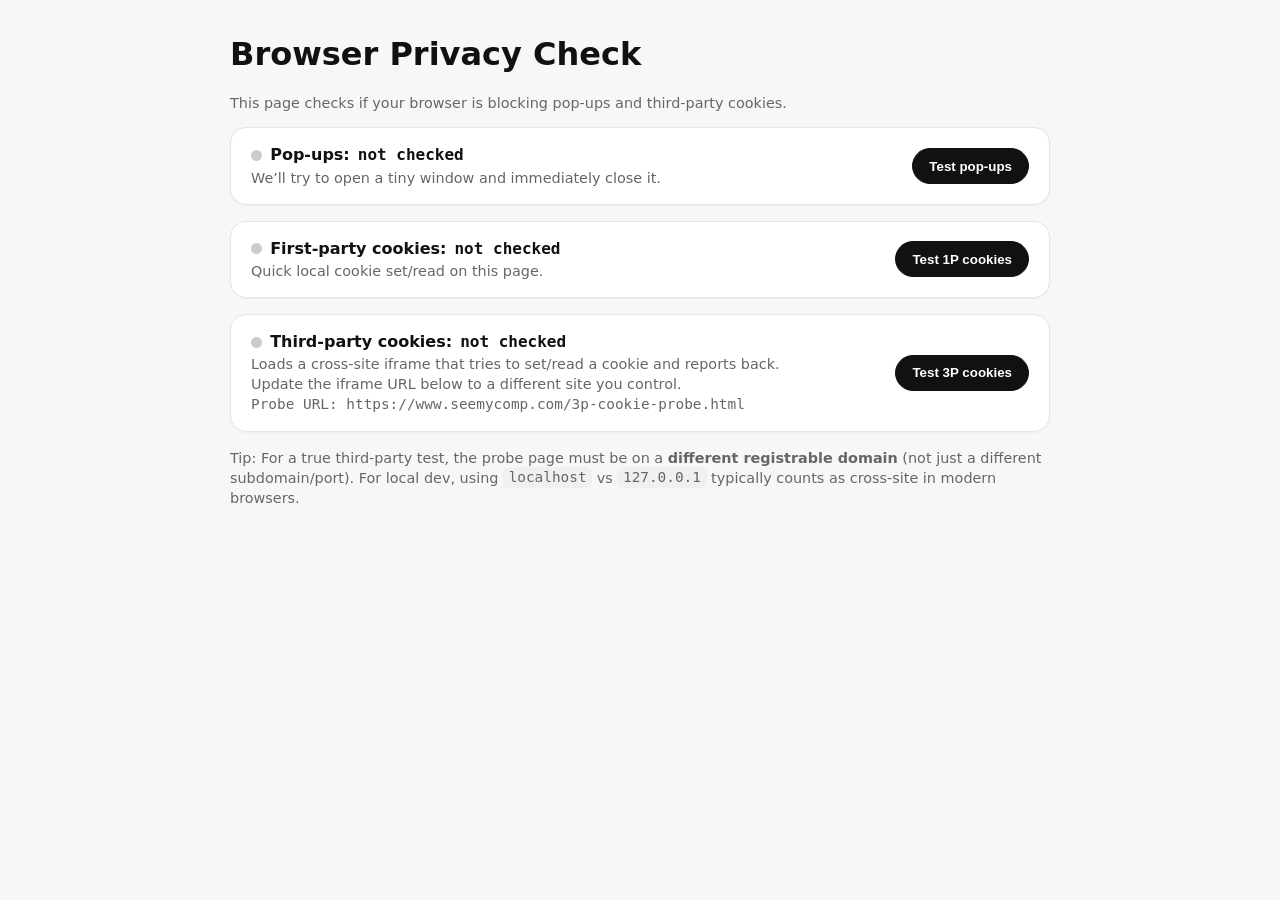
==== index.html @ ee16e8ec "created index page linked 3rd party file" ====
<!doctype html>
<html lang="en">
<head>
  <meta charset="utf-8" />
  <title>Browser Privacy Check</title>
  <meta name="viewport" content="width=device-width, initial-scale=1" />
  <style>
    :root{--ok:#1a7f37;--bad:#b3261e;--warn:#b26b00;--muted:#666}
    body{font-family:system-ui,-apple-system,Segoe UI,Roboto,Arial,sans-serif;line-height:1.4;margin:0;padding:2rem;background:#f7f7f8;color:#111}
    .wrap{max-width:820px;margin:0 auto}
    h1{margin:0 0 1rem}
    p{color:#333}
    .card{background:#fff;border:1px solid #e6e6e9;border-radius:16px;padding:1rem 1.25rem;margin:0 0 1rem;box-shadow:0 1px 2px rgba(0,0,0,.04)}
    .row{display:flex;gap:.75rem;align-items:center;justify-content:space-between;flex-wrap:wrap}
    .btn{appearance:none;border:1px solid #111;border-radius:999px;padding:.6rem 1rem;background:#111;color:#fff;font-weight:600;cursor:pointer}
    .btn:disabled{opacity:.6;cursor:not-allowed}
    .status{display:inline-flex;align-items:center;gap:.5rem;font-weight:600}
    .dot{width:.7rem;height:.7rem;border-radius:50%}
    .ok{color:var(--ok)} .ok .dot{background:var(--ok)}
    .bad{color:var(--bad)} .bad .dot{background:var(--bad)}
    .warn{color:var(--warn)} .warn .dot{background:var(--warn)}
    code{background:#f0f0f3;padding:.15rem .35rem;border-radius:6px}
    .small{color:var(--muted);font-size:.9rem}
    .mono{font-family:ui-monospace,SFMono-Regular,Menlo,Consolas,monospace}
  </style>
</head>
<body>
  <div class="wrap">
    <h1>Browser Privacy Check</h1>
    <p class="small">This page checks if your browser is blocking pop-ups and third-party cookies.</p>

    <div class="card">
      <div class="row">
        <div>
          <div class="status" id="popupStatus"><span class="dot" style="background:#ccc"></span> Pop-ups: <span class="mono" id="popupText">not checked</span></div>
          <div class="small">We’ll try to open a tiny window and immediately close it.</div>
        </div>
        <button class="btn" id="btnPopup">Test pop-ups</button>
      </div>
    </div>

    <div class="card">
      <div class="row">
        <div>
          <div class="status" id="fpCookieStatus"><span class="dot" style="background:#ccc"></span> First-party cookies: <span class="mono" id="fpCookieText">not checked</span></div>
          <div class="small">Quick local cookie set/read on this page.</div>
        </div>
        <button class="btn" id="btnFP">Test 1P cookies</button>
      </div>
    </div>

    <div class="card">
      <div class="row">
        <div>
          <div class="status" id="tpCookieStatus"><span class="dot" style="background:#ccc"></span> Third-party cookies: <span class="mono" id="tpCookieText">not checked</span></div>
          <div class="small">
            Loads a cross-site iframe that tries to set/read a cookie and reports back.
            <br/>Update the iframe URL below to a different site you control.
          </div>
          <div class="small mono" id="probeUrlShown"></div>
        </div>
        <button class="btn" id="btnTP">Test 3P cookies</button>
      </div>
      <iframe id="probeFrame" title="3P Cookie Probe" style="display:none;width:0;height:0;border:0"></iframe>
    </div>

    <p class="small">
      Tip: For a true third-party test, the probe page must be on a <strong>different registrable domain</strong> (not just a different subdomain/port). For local dev, using
      <code>localhost</code> vs <code>127.0.0.1</code> typically counts as cross-site in modern browsers.
    </p>
  </div>

  <script>
    // 👉 EDIT THIS to point to your probe page hosted on a DIFFERENT site.
    const PROBE_URL = "https://www.seemycomp.com/3p-cookie-probe.html";

    const els = {
      btnPopup: document.getElementById('btnPopup'),
      btnFP: document.getElementById('btnFP'),
      btnTP: document.getElementById('btnTP'),
      popupStatus: document.getElementById('popupStatus'),
      popupText: document.getElementById('popupText'),
      fpCookieStatus: document.getElementById('fpCookieStatus'),
      fpCookieText: document.getElementById('fpCookieText'),
      tpCookieStatus: document.getElementById('tpCookieStatus'),
      tpCookieText: document.getElementById('tpCookieText'),
      probeFrame: document.getElementById('probeFrame'),
      probeUrlShown: document.getElementById('probeUrlShown')
    };
    els.probeUrlShown.textContent = `Probe URL: ${PROBE_URL}`;

    function setStatus(elStatus, elText, ok, labelIfOk, labelIfBad) {
      elStatus.classList.remove('ok','bad','warn');
      const dot = elStatus.querySelector('.dot');
      if (ok) {
        elStatus.classList.add('ok');
        elText.textContent = labelIfOk;
        dot.style.background = getComputedStyle(document.documentElement).getPropertyValue('--ok');
      } else {
        elStatus.classList.add('bad');
        elText.textContent = labelIfBad;
        dot.style.background = getComputedStyle(document.documentElement).getPropertyValue('--bad');
      }
    }

    // 1) Pop-up test
    els.btnPopup.addEventListener('click', () => {
      let win = null;
      try {
        // Smallest possible window; most blockers will prevent this when triggered by script.
        win = window.open('about:blank', '_blank', 'width=200,height=120,noopener,noreferrer');
      } catch (e) { /* ignored */ }

      const allowed = !!win && !win.closed;
      if (allowed) {
        try {
          win.document.write('<!doctype html><title>Pop-up test</title><p style="font:14px system-ui;margin:8px">Pop-up allowed ✅</p>');
          setTimeout(() => { try { win.close(); } catch(e){} }, 300);
        } catch (e) { /* ignored */ }
      }
      setStatus(els.popupStatus, els.popupText, allowed, 'allowed', 'blocked');
    });

    // 2) First-party cookie test
    els.btnFP.addEventListener('click', () => {
      const name = 'fp_cookie_test';
      const value = String(Date.now());
      try {
        document.cookie = `${name}=${value}; Max-Age=60; Path=/`;
        const has = document.cookie.includes(`${name}=${value}`);
        setStatus(els.fpCookieStatus, els.fpCookieText, has, 'working', 'blocked or disabled');
      } catch (e) {
        setStatus(els.fpCookieStatus, els.fpCookieText, false, 'working', 'blocked or disabled');
      }
    });

    // 3) Third-party cookie test (via cross-site iframe + postMessage)
    els.btnTP.addEventListener('click', () => {
      // Reset UI
      els.tpCookieStatus.classList.remove('ok','bad','warn');
      els.tpCookieText.textContent = 'checking...';
      els.tpCookieStatus.querySelector('.dot').style.background = '#bdbdbf';

      // Listen once for the probe result
      const timeout = setTimeout(() => {
        // If no response in time, assume blocked or frame failed to load cross-site.
        setStatus(els.tpCookieStatus, els.tpCookieText, false, 'allowed', 'no response (likely blocked)');
        window.removeEventListener('message', onMsg);
      }, 4000);

      function onMsg(ev) {
        // Expect { type: '3pc-result', allowed: boolean, detail?: string }
        if (!ev || !ev.data || ev.data.type !== '3pc-result') return;
        clearTimeout(timeout);
        window.removeEventListener('message', onMsg);
        const allowed = !!ev.data.allowed;
        setStatus(els.tpCookieStatus, els.tpCookieText, allowed, 'allowed', 'blocked');
      }

      window.addEventListener('message', onMsg);
      // Bust caches so the probe runs fresh each time:
      const src = PROBE_URL + (PROBE_URL.includes('?') ? '&' : '?') + 't=' + Date.now();
      els.probeFrame.src = src;
    });
  </script>
</body>
</html>
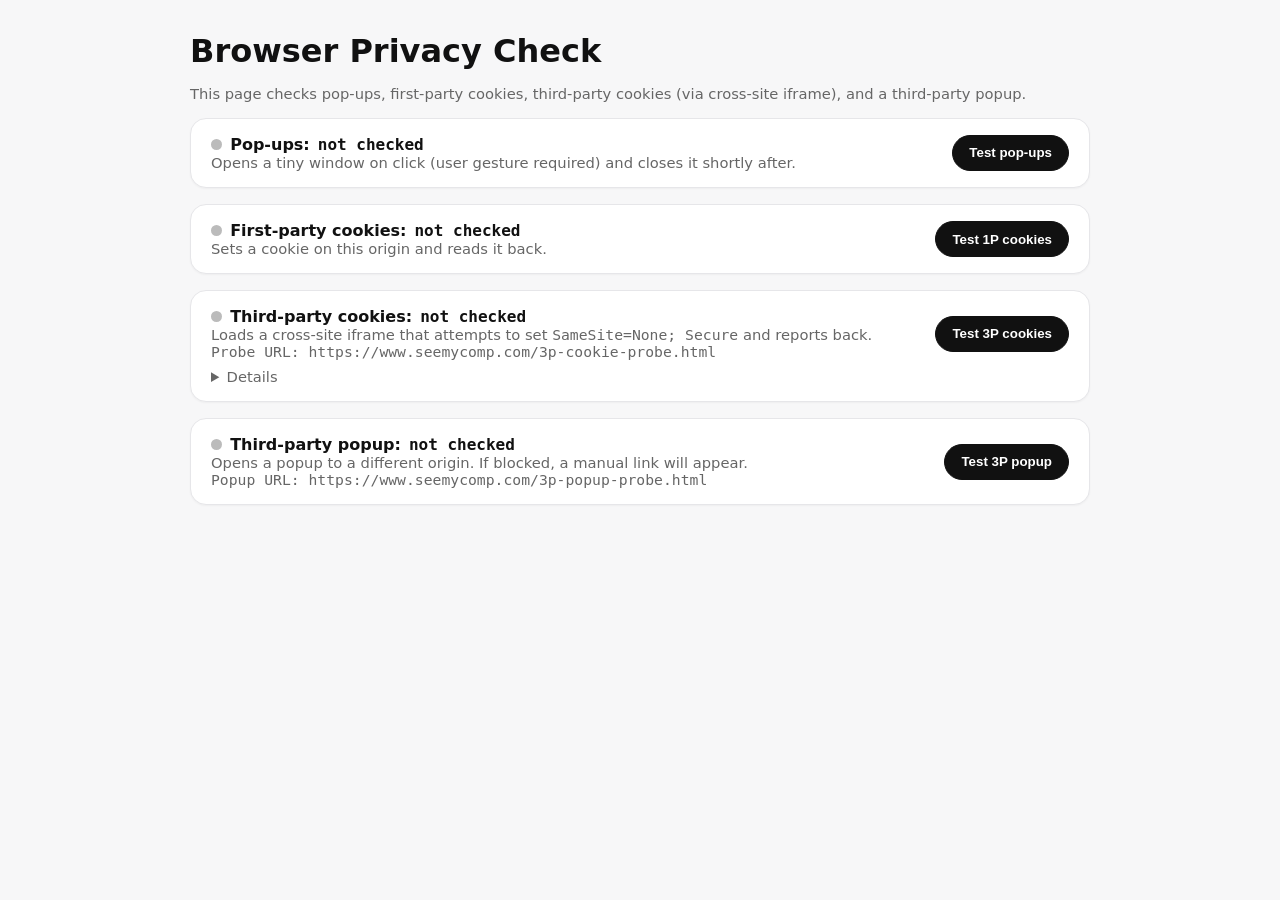
==== commit 6c4e2e41: "rework of process" ====
--- a/index.html
+++ b/index.html
@@ -1,167 +1,283 @@
 <!doctype html>
 <html lang="en">
 <head>
-  <meta charset="utf-8" />
-  <title>Browser Privacy Check</title>
-  <meta name="viewport" content="width=device-width, initial-scale=1" />
-  <style>
-    :root{--ok:#1a7f37;--bad:#b3261e;--warn:#b26b00;--muted:#666}
-    body{font-family:system-ui,-apple-system,Segoe UI,Roboto,Arial,sans-serif;line-height:1.4;margin:0;padding:2rem;background:#f7f7f8;color:#111}
-    .wrap{max-width:820px;margin:0 auto}
-    h1{margin:0 0 1rem}
-    p{color:#333}
-    .card{background:#fff;border:1px solid #e6e6e9;border-radius:16px;padding:1rem 1.25rem;margin:0 0 1rem;box-shadow:0 1px 2px rgba(0,0,0,.04)}
-    .row{display:flex;gap:.75rem;align-items:center;justify-content:space-between;flex-wrap:wrap}
-    .btn{appearance:none;border:1px solid #111;border-radius:999px;padding:.6rem 1rem;background:#111;color:#fff;font-weight:600;cursor:pointer}
-    .btn:disabled{opacity:.6;cursor:not-allowed}
-    .status{display:inline-flex;align-items:center;gap:.5rem;font-weight:600}
-    .dot{width:.7rem;height:.7rem;border-radius:50%}
-    .ok{color:var(--ok)} .ok .dot{background:var(--ok)}
-    .bad{color:var(--bad)} .bad .dot{background:var(--bad)}
-    .warn{color:var(--warn)} .warn .dot{background:var(--warn)}
-    code{background:#f0f0f3;padding:.15rem .35rem;border-radius:6px}
-    .small{color:var(--muted);font-size:.9rem}
-    .mono{font-family:ui-monospace,SFMono-Regular,Menlo,Consolas,monospace}
-  </style>
+<meta charset="utf-8" />
+<title>Browser Privacy Check</title>
+<meta name="viewport" content="width=device-width, initial-scale=1" />
+<style>
+:root{--ok:#1a7f37;--bad:#b3261e;--warn:#b26b00;--muted:#666}
+*{box-sizing:border-box}
+body{font-family:system-ui,-apple-system,Segoe UI,Roboto,Arial,sans-serif;margin:0;padding:2rem;background:#f7f7f8;color:#111}
+.wrap{max-width:900px;margin:0 auto}
+h1{margin:0 0 .5rem}
+.small{color:var(--muted);font-size:.92rem}
+.card{background:#fff;border:1px solid #e6e6e9;border-radius:16px;padding:1rem 1.25rem;margin:1rem 0;box-shadow:0 1px 2px rgba(0,0,0,.04)}
+.row{display:flex;gap:1rem;align-items:center;justify-content:space-between;flex-wrap:wrap}
+.btn{appearance:none;border:1px solid #111;border-radius:999px;padding:.6rem 1rem;background:#111;color:#fff;font-weight:600;cursor:pointer}
+.btn:disabled{opacity:.6;cursor:not-allowed}
+.status{display:inline-flex;align-items:center;gap:.5rem;font-weight:700}
+.dot{width:.7rem;height:.7rem;border-radius:50%;background:#bbb}
+.ok{color:var(--ok)} .ok .dot{background:var(--ok)}
+.bad{color:var(--bad)} .bad .dot{background:var(--bad)}
+.warn{color:var(--warn)}
+.mono{font-family:ui-monospace,SFMono-Regular,Menlo,Consolas,monospace}
+pre{background:#f0f0f3;padding:.75rem;border-radius:10px;white-space:pre-wrap;word-break:break-word;max-height:280px;overflow:auto}
+a{color:#0b57d0}
+</style>
 </head>
 <body>
-  <div class="wrap">
-    <h1>Browser Privacy Check</h1>
-    <p class="small">This page checks if your browser is blocking pop-ups and third-party cookies.</p>
-
-    <div class="card">
-      <div class="row">
-        <div>
-          <div class="status" id="popupStatus"><span class="dot" style="background:#ccc"></span> Pop-ups: <span class="mono" id="popupText">not checked</span></div>
-          <div class="small">We’ll try to open a tiny window and immediately close it.</div>
+<div class="wrap">
+  <h1>Browser Privacy Check</h1>
+  <p class="small">
+    This page checks pop-ups, first-party cookies, third-party cookies (via cross-site iframe), and a third-party popup.
+    <br>
+    <strong class="warn" id="schemeWarn" style="display:none">You’re on <span id="schemeLbl"></span>; please use http(s):// — cookies don’t work reliably on file://.</strong>
+  </p>
+
+  <!-- Pop-ups (same-origin) -->
+  <div class="card">
+    <div class="row">
+      <div>
+        <div class="status" id="popupStatus"><span class="dot"></span> Pop-ups: <span class="mono" id="popupText">not checked</span></div>
+        <div class="small">Opens a tiny window on click (user gesture required) and closes it shortly after.</div>
+      </div>
+      <button class="btn" id="btnPopup">Test pop-ups</button>
+    </div>
+  </div>
+
+  <!-- First-party cookies -->
+  <div class="card">
+    <div class="row">
+      <div>
+        <div class="status" id="fpCookieStatus"><span class="dot"></span> First-party cookies: <span class="mono" id="fpCookieText">not checked</span></div>
+        <div class="small">Sets a cookie on this origin and reads it back.</div>
+      </div>
+      <button class="btn" id="btnFP">Test 1P cookies</button>
+    </div>
+  </div>
+
+  <!-- Third-party cookies via cross-site iframe -->
+  <div class="card">
+    <div class="row">
+      <div>
+        <div class="status" id="tpCookieStatus"><span class="dot"></span> Third-party cookies: <span class="mono" id="tpCookieText">not checked</span></div>
+        <div class="small">
+          Loads a cross-site iframe that attempts to set <code>SameSite=None; Secure</code> and reports back.
         </div>
-        <button class="btn" id="btnPopup">Test pop-ups</button>
-      </div>
-    </div>
-
-    <div class="card">
-      <div class="row">
-        <div>
-          <div class="status" id="fpCookieStatus"><span class="dot" style="background:#ccc"></span> First-party cookies: <span class="mono" id="fpCookieText">not checked</span></div>
-          <div class="small">Quick local cookie set/read on this page.</div>
-        </div>
-        <button class="btn" id="btnFP">Test 1P cookies</button>
-      </div>
-    </div>
-
-    <div class="card">
-      <div class="row">
-        <div>
-          <div class="status" id="tpCookieStatus"><span class="dot" style="background:#ccc"></span> Third-party cookies: <span class="mono" id="tpCookieText">not checked</span></div>
-          <div class="small">
-            Loads a cross-site iframe that tries to set/read a cookie and reports back.
-            <br/>Update the iframe URL below to a different site you control.
-          </div>
-          <div class="small mono" id="probeUrlShown"></div>
-        </div>
-        <button class="btn" id="btnTP">Test 3P cookies</button>
-      </div>
-      <iframe id="probeFrame" title="3P Cookie Probe" style="display:none;width:0;height:0;border:0"></iframe>
-    </div>
-
-    <p class="small">
-      Tip: For a true third-party test, the probe page must be on a <strong>different registrable domain</strong> (not just a different subdomain/port). For local dev, using
-      <code>localhost</code> vs <code>127.0.0.1</code> typically counts as cross-site in modern browsers.
-    </p>
-  </div>
-
-  <script>
-    // 👉 EDIT THIS to point to your probe page hosted on a DIFFERENT site.
-    const PROBE_URL = "https://www.seemycomp.com/3p-cookie-probe.html";
-
-    const els = {
-      btnPopup: document.getElementById('btnPopup'),
-      btnFP: document.getElementById('btnFP'),
-      btnTP: document.getElementById('btnTP'),
-      popupStatus: document.getElementById('popupStatus'),
-      popupText: document.getElementById('popupText'),
-      fpCookieStatus: document.getElementById('fpCookieStatus'),
-      fpCookieText: document.getElementById('fpCookieText'),
-      tpCookieStatus: document.getElementById('tpCookieStatus'),
-      tpCookieText: document.getElementById('tpCookieText'),
-      probeFrame: document.getElementById('probeFrame'),
-      probeUrlShown: document.getElementById('probeUrlShown')
-    };
-    els.probeUrlShown.textContent = `Probe URL: ${PROBE_URL}`;
-
-    function setStatus(elStatus, elText, ok, labelIfOk, labelIfBad) {
-      elStatus.classList.remove('ok','bad','warn');
-      const dot = elStatus.querySelector('.dot');
-      if (ok) {
-        elStatus.classList.add('ok');
-        elText.textContent = labelIfOk;
-        dot.style.background = getComputedStyle(document.documentElement).getPropertyValue('--ok');
-      } else {
-        elStatus.classList.add('bad');
-        elText.textContent = labelIfBad;
-        dot.style.background = getComputedStyle(document.documentElement).getPropertyValue('--bad');
-      }
-    }
-
-    // 1) Pop-up test
-    els.btnPopup.addEventListener('click', () => {
-      let win = null;
+        <div class="small mono">Probe URL: <span id="probeUrlShown"></span></div>
+      </div>
+      <button class="btn" id="btnTP">Test 3P cookies</button>
+    </div>
+    <details style="margin-top:.5rem">
+      <summary class="small">Details</summary>
+      <pre id="detailsBox" class="mono small">No details yet.</pre>
+    </details>
+    <iframe id="probeFrame" title="3P Cookie Probe" style="display:none;width:0;height:0;border:0"></iframe>
+  </div>
+
+  <!-- Third-party popup -->
+  <div class="card">
+    <div class="row">
+      <div>
+        <div class="status" id="tpPopupStatus"><span class="dot"></span> Third-party popup: <span class="mono" id="tpPopupText">not checked</span></div>
+        <div class="small">Opens a popup to a different origin. If blocked, a manual link will appear.</div>
+        <div class="small mono">Popup URL: <span id="tpPopupUrlShown"></span></div>
+      </div>
+      <button class="btn" id="btnTPPopup">Test 3P popup</button>
+    </div>
+    <div class="small" id="tpPopupFallbackWrap" style="display:none;margin-top:.5rem">
+      Popup blocked? <a id="tpPopupFallback" href="#" target="_blank" rel="noopener">Click to open manually</a>
+    </div>
+  </div>
+</div>
+
+<script>
+  // ====== EDIT THESE to point at your other domain (prefer HTTPS) ======
+  const PROBE_URL       = "https://www.seemycomp.com/3p-cookie-probe.html";
+  const PROBE_POPUP_URL = "https://www.seemycomp.com/3p-popup-probe.html";
+  // =====================================================================
+
+  const els = {
+    schemeWarn: document.getElementById('schemeWarn'),
+    schemeLbl: document.getElementById('schemeLbl'),
+
+    // popups
+    btnPopup: document.getElementById('btnPopup'),
+    popupStatus: document.getElementById('popupStatus'),
+    popupText: document.getElementById('popupText'),
+
+    // 1P cookies
+    btnFP: document.getElementById('btnFP'),
+    fpCookieStatus: document.getElementById('fpCookieStatus'),
+    fpCookieText: document.getElementById('fpCookieText'),
+
+    // 3P cookies
+    btnTP: document.getElementById('btnTP'),
+    tpCookieStatus: document.getElementById('tpCookieStatus'),
+    tpCookieText: document.getElementById('tpCookieText'),
+    probeFrame: document.getElementById('probeFrame'),
+    probeUrlShown: document.getElementById('probeUrlShown'),
+    detailsBox: document.getElementById('detailsBox'),
+
+    // 3P popup
+    btnTPPopup: document.getElementById('btnTPPopup'),
+    tpPopupStatus: document.getElementById('tpPopupStatus'),
+    tpPopupText: document.getElementById('tpPopupText'),
+    tpPopupUrlShown: document.getElementById('tpPopupUrlShown'),
+    tpPopupFallbackWrap: document.getElementById('tpPopupFallbackWrap'),
+    tpPopupFallback: document.getElementById('tpPopupFallback'),
+  };
+
+  els.probeUrlShown.textContent = PROBE_URL;
+  els.tpPopupUrlShown.textContent = PROBE_POPUP_URL;
+
+  if (location.protocol !== 'http:' && location.protocol !== 'https:') {
+    els.schemeWarn.style.display = 'inline';
+    els.schemeLbl.textContent = location.protocol.replace(':','') + '://';
+  }
+
+  function setStatus(container, textEl, ok, okLabel, badLabel) {
+    container.classList.remove('ok','bad');
+    const dot = container.querySelector('.dot');
+    if (ok) {
+      container.classList.add('ok');
+      textEl.textContent = okLabel;
+      dot.style.background = getComputedStyle(document.documentElement).getPropertyValue('--ok');
+    } else {
+      container.classList.add('bad');
+      textEl.textContent = badLabel;
+      dot.style.background = getComputedStyle(document.documentElement).getPropertyValue('--bad');
+    }
+  }
+
+  function logDetail(msg) {
+    const now = new Date().toISOString();
+    els.detailsBox.textContent += `\n[${now}] ${msg}`;
+  }
+
+  // ---- Pop-up test (same-origin) ----
+  // ---- Pop-up test (robust, self-closing) ----
+  els.btnPopup.addEventListener('click', () => {
+    let w = null, opened = false, err = '';
+
+    try {
+      // Open a blank popup synchronously on the click gesture.
+      // NOTE: no "noopener" here so we can also close it from the opener if needed.
+      w = window.open('about:blank', 'popup_test', 'popup=1,width=360,height=240');
+      opened = !!w && !w.closed;
+    } catch (e) {
+      err = e.message || String(e);
+    }
+
+    if (!opened) {
+      setStatus(els.popupStatus, els.popupText, false, 'allowed', 'blocked');
+      return;
+    }
+
+    // Write a tiny self-closing document into the popup
+    try {
+      w.document.open();
+      w.document.write(
+        '<!doctype html><html><head><meta charset="utf-8"><title>Pop-up test</title>' +
+        '<meta name="viewport" content="width=device-width,initial-scale=1"></head>' +
+        '<body style="font:14px system-ui;margin:12px">' +
+        'Pop-up allowed ✅ — closing…' +
+        '<script>setTimeout(function(){ try{ window.close(); }catch(e){} }, 600);<\/script>' +
+        '</body></html>'
+      );
+      w.document.close();
+    } catch (e) {
+      // If writing fails, we’ll still try to close from the opener
+    }
+
+    // Update UI immediately
+    setStatus(els.popupStatus, els.popupText, true, 'allowed (auto-closing...)', 'blocked');
+
+    // Safety: if the popup didn’t self-close, try from the opener after a moment
+    setTimeout(() => { try { if (w && !w.closed) w.close(); } catch(e){} }, 1500);
+
+    // Final check: if it’s still open, let the user know to close it manually
+    setTimeout(() => {
       try {
-        // Smallest possible window; most blockers will prevent this when triggered by script.
-        win = window.open('about:blank', '_blank', 'width=200,height=120,noopener,noreferrer');
-      } catch (e) { /* ignored */ }
-
-      const allowed = !!win && !win.closed;
-      if (allowed) {
-        try {
-          win.document.write('<!doctype html><title>Pop-up test</title><p style="font:14px system-ui;margin:8px">Pop-up allowed ✅</p>');
-          setTimeout(() => { try { win.close(); } catch(e){} }, 300);
-        } catch (e) { /* ignored */ }
-      }
-      setStatus(els.popupStatus, els.popupText, allowed, 'allowed', 'blocked');
-    });
-
-    // 2) First-party cookie test
-    els.btnFP.addEventListener('click', () => {
-      const name = 'fp_cookie_test';
-      const value = String(Date.now());
-      try {
-        document.cookie = `${name}=${value}; Max-Age=60; Path=/`;
-        const has = document.cookie.includes(`${name}=${value}`);
-        setStatus(els.fpCookieStatus, els.fpCookieText, has, 'working', 'blocked or disabled');
-      } catch (e) {
-        setStatus(els.fpCookieStatus, els.fpCookieText, false, 'working', 'blocked or disabled');
-      }
-    });
-
-    // 3) Third-party cookie test (via cross-site iframe + postMessage)
-    els.btnTP.addEventListener('click', () => {
-      // Reset UI
-      els.tpCookieStatus.classList.remove('ok','bad','warn');
-      els.tpCookieText.textContent = 'checking...';
-      els.tpCookieStatus.querySelector('.dot').style.background = '#bdbdbf';
-
-      // Listen once for the probe result
-      const timeout = setTimeout(() => {
-        // If no response in time, assume blocked or frame failed to load cross-site.
-        setStatus(els.tpCookieStatus, els.tpCookieText, false, 'allowed', 'no response (likely blocked)');
-        window.removeEventListener('message', onMsg);
+        if (w && !w.closed) {
+          setStatus(els.popupStatus, els.popupText, true, 'opened (please close manually)', 'blocked');
+        }
+      } catch (e) {/* ignore */}
+    }, 2500);
+  });
+
+  // ---- First-party cookie test ----
+  els.btnFP.addEventListener('click', () => {
+    const name = 'fp_cookie_test';
+    const value = String(Date.now());
+    let ok = false, err = '';
+    try {
+      document.cookie = `${name}=${value}; Max-Age=60; Path=/`;
+      ok = document.cookie.includes(`${name}=${value}`);
+    } catch(e) { err = e.message || String(e); }
+    setStatus(els.fpCookieStatus, els.fpCookieText, ok, 'working', 'blocked or disabled');
+    if (!ok) logDetail(`1P cookie: write/read failed. scheme=${location.protocol}, cookieEnabled=${navigator.cookieEnabled}, err=${err}`);
+  });
+
+  // ---- Third-party cookie test (cross-site HTTPS iframe + postMessage) ----
+  els.btnTP.addEventListener('click', () => {
+    els.tpCookieStatus.classList.remove('ok','bad');
+    els.tpCookieText.textContent = 'checking...';
+    els.tpCookieStatus.querySelector('.dot').style.background = '#bbb';
+
+    if (!/^https:$/i.test(new URL(PROBE_URL).protocol)) {
+      logDetail('3P cookie: PROBE_URL is not HTTPS — modern browsers require Secure for SameSite=None.');
+    }
+
+    const timeout = setTimeout(() => {
+      setStatus(els.tpCookieStatus, els.tpCookieText, false, 'allowed', 'no response (blocked frame or network)');
+      logDetail('3P cookie: no postMessage response from probe (likely blocked, mixed-content, or CSP).');
+      window.removeEventListener('message', onMsg);
+    }, 6000);
+
+    function onMsg(ev) {
+      // Expect { type: '3pc-result', allowed: boolean, detail?: string }
+      if (!ev || !ev.data || ev.data.type !== '3pc-result') return;
+      clearTimeout(timeout);
+      window.removeEventListener('message', onMsg);
+      const { allowed, detail } = ev.data;
+      setStatus(els.tpCookieStatus, els.tpCookieText, !!allowed, 'allowed', 'blocked');
+      logDetail(`3P cookie result from ${ev.origin}: allowed=${!!allowed}; detail=${detail || 'n/a'}`);
+    }
+
+    window.addEventListener('message', onMsg);
+    els.probeFrame.src = PROBE_URL + (PROBE_URL.includes('?') ? '&' : '?') + 't=' + Date.now();
+  });
+
+  // ---- Third-party popup test ----
+  // Receive ack from popup
+  window.addEventListener('message', (ev) => {
+    if (!ev || !ev.data || ev.data.type !== 'tp-popup-opened') return;
+    setStatus(els.tpPopupStatus, els.tpPopupText, true, 'opened', 'blocked');
+    els.tpPopupFallbackWrap.style.display = 'none';
+  });
+
+  els.btnTPPopup.addEventListener('click', () => {
+    const url = PROBE_POPUP_URL + (PROBE_POPUP_URL.includes('?') ? '&' : '?') + 't=' + Date.now();
+    let win = null;
+    try { win = window.open(url, 'tp_probe', 'width=480,height=600,noopener'); } catch (e) {}
+    const opened = !!win && !win.closed;
+
+    if (opened) {
+      setStatus(els.tpPopupStatus, els.tpPopupText, true, 'opened (awaiting ack...)', 'blocked');
+      setTimeout(() => {
+        if (els.tpPopupText.textContent.includes('awaiting')) {
+          // Popup opened but no ack (content blocked / JS disabled / message blocked by policy)
+          setStatus(els.tpPopupStatus, els.tpPopupText, true, 'opened (no ack)', 'blocked');
+        }
       }, 4000);
-
-      function onMsg(ev) {
-        // Expect { type: '3pc-result', allowed: boolean, detail?: string }
-        if (!ev || !ev.data || ev.data.type !== '3pc-result') return;
-        clearTimeout(timeout);
-        window.removeEventListener('message', onMsg);
-        const allowed = !!ev.data.allowed;
-        setStatus(els.tpCookieStatus, els.tpCookieText, allowed, 'allowed', 'blocked');
-      }
-
-      window.addEventListener('message', onMsg);
-      // Bust caches so the probe runs fresh each time:
-      const src = PROBE_URL + (PROBE_URL.includes('?') ? '&' : '?') + 't=' + Date.now();
-      els.probeFrame.src = src;
-    });
-  </script>
+    } else {
+      setStatus(els.tpPopupStatus, els.tpPopupText, false, 'opened', 'blocked');
+      // Show manual link fallback — many blockers allow a user-clicked <a target="_blank">
+      els.tpPopupFallback.href = url;
+      els.tpPopupFallbackWrap.style.display = 'inline';
+    }
+  });
+</script>
 </body>
 </html>
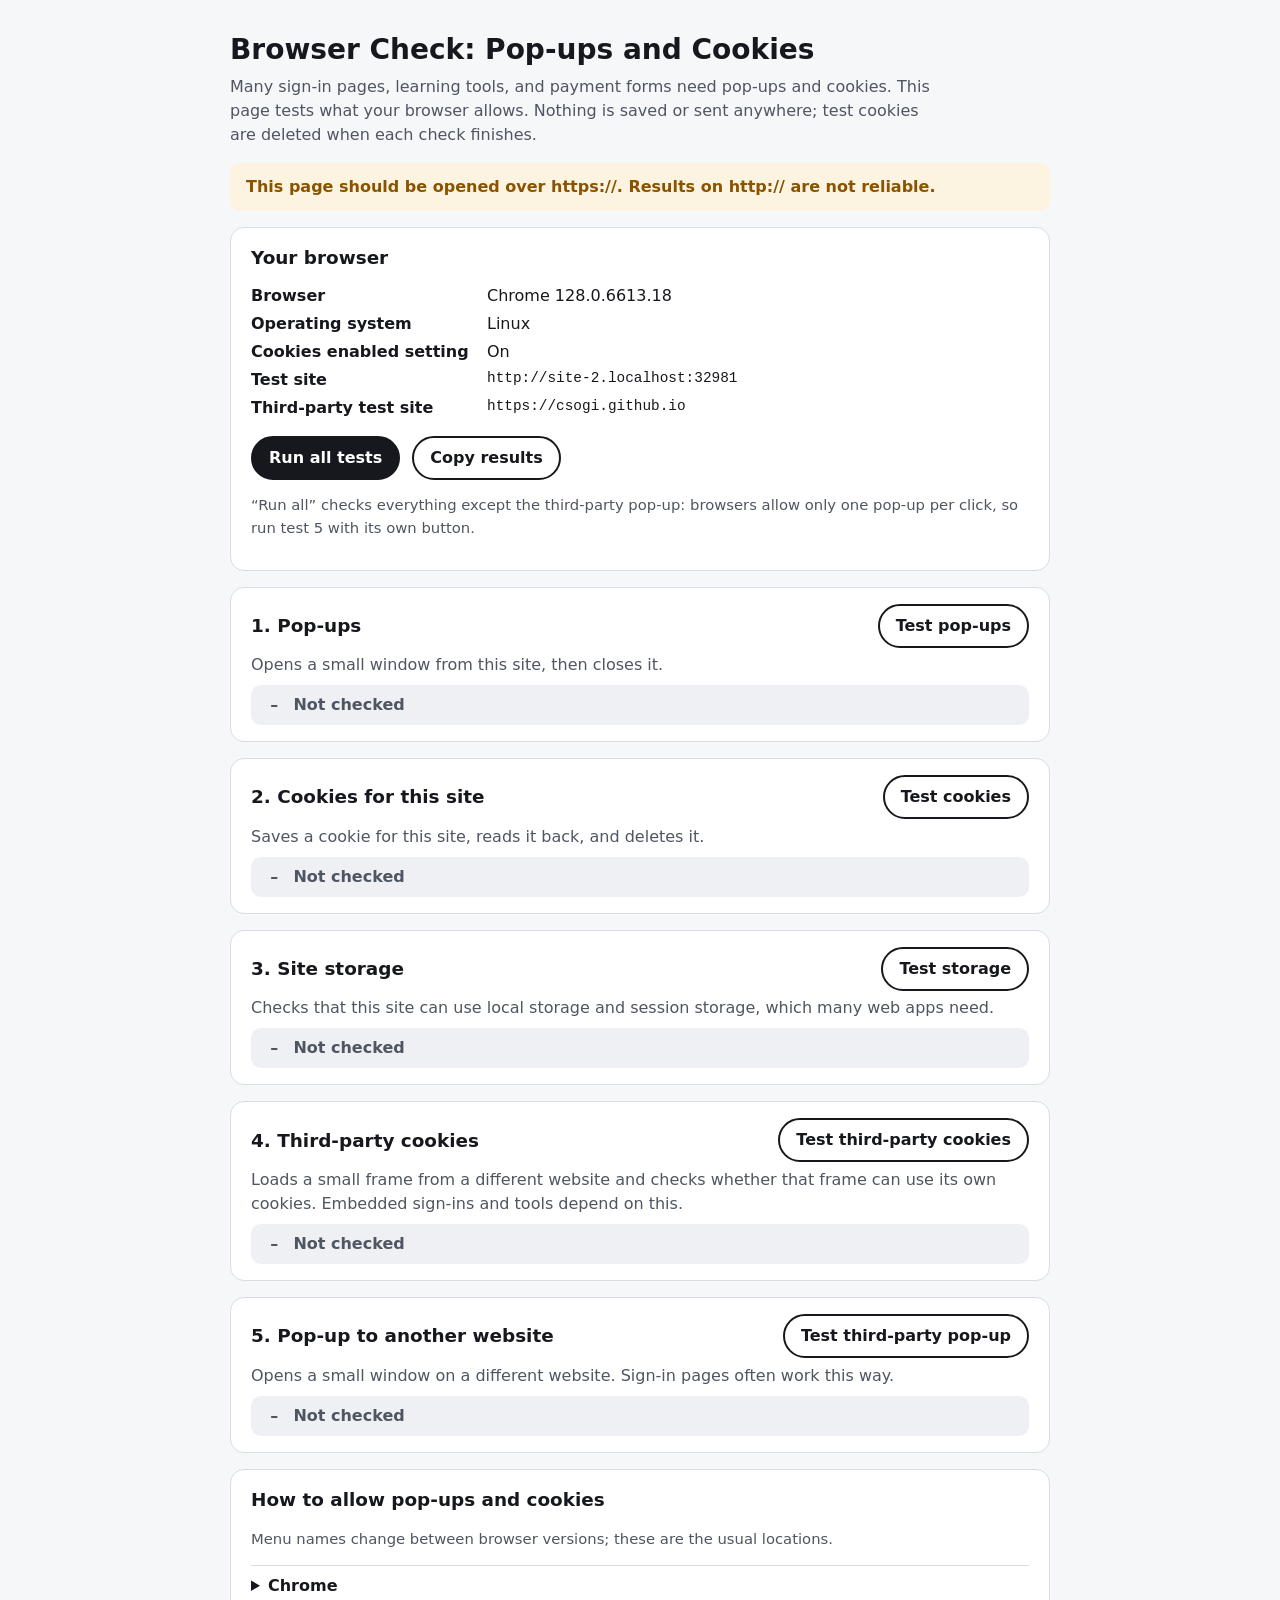
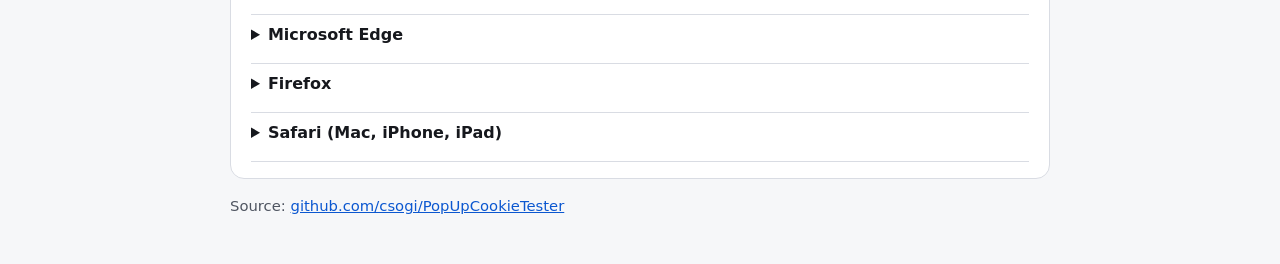
==== commit ad1c64e2: "Rewrite browser check; fix pop-up detection, add 3P cookie partition test - Fix pop-up tests always " ====
--- a/index.html
+++ b/index.html
@@ -1,283 +1,148 @@
 <!doctype html>
 <html lang="en">
 <head>
-<meta charset="utf-8" />
-<title>Browser Privacy Check</title>
-<meta name="viewport" content="width=device-width, initial-scale=1" />
-<style>
-:root{--ok:#1a7f37;--bad:#b3261e;--warn:#b26b00;--muted:#666}
-*{box-sizing:border-box}
-body{font-family:system-ui,-apple-system,Segoe UI,Roboto,Arial,sans-serif;margin:0;padding:2rem;background:#f7f7f8;color:#111}
-.wrap{max-width:900px;margin:0 auto}
-h1{margin:0 0 .5rem}
-.small{color:var(--muted);font-size:.92rem}
-.card{background:#fff;border:1px solid #e6e6e9;border-radius:16px;padding:1rem 1.25rem;margin:1rem 0;box-shadow:0 1px 2px rgba(0,0,0,.04)}
-.row{display:flex;gap:1rem;align-items:center;justify-content:space-between;flex-wrap:wrap}
-.btn{appearance:none;border:1px solid #111;border-radius:999px;padding:.6rem 1rem;background:#111;color:#fff;font-weight:600;cursor:pointer}
-.btn:disabled{opacity:.6;cursor:not-allowed}
-.status{display:inline-flex;align-items:center;gap:.5rem;font-weight:700}
-.dot{width:.7rem;height:.7rem;border-radius:50%;background:#bbb}
-.ok{color:var(--ok)} .ok .dot{background:var(--ok)}
-.bad{color:var(--bad)} .bad .dot{background:var(--bad)}
-.warn{color:var(--warn)}
-.mono{font-family:ui-monospace,SFMono-Regular,Menlo,Consolas,monospace}
-pre{background:#f0f0f3;padding:.75rem;border-radius:10px;white-space:pre-wrap;word-break:break-word;max-height:280px;overflow:auto}
-a{color:#0b57d0}
-</style>
+  <meta charset="utf-8">
+  <meta name="viewport" content="width=device-width, initial-scale=1">
+  <title>Browser Check: Pop-ups and Cookies</title>
+  <meta name="description" content="Checks whether this browser allows pop-ups, cookies, and third-party cookies, and produces a summary you can paste into a support ticket.">
+  <link rel="stylesheet" href="assets/app.css">
 </head>
 <body>
-<div class="wrap">
-  <h1>Browser Privacy Check</h1>
-  <p class="small">
-    This page checks pop-ups, first-party cookies, third-party cookies (via cross-site iframe), and a third-party popup.
-    <br>
-    <strong class="warn" id="schemeWarn" style="display:none">You’re on <span id="schemeLbl"></span>; please use http(s):// — cookies don’t work reliably on file://.</strong>
-  </p>
+  <a class="skip" href="#main">Skip to tests</a>
 
-  <!-- Pop-ups (same-origin) -->
-  <div class="card">
-    <div class="row">
-      <div>
-        <div class="status" id="popupStatus"><span class="dot"></span> Pop-ups: <span class="mono" id="popupText">not checked</span></div>
-        <div class="small">Opens a tiny window on click (user gesture required) and closes it shortly after.</div>
+  <header class="wrap">
+    <h1>Browser Check: Pop-ups and Cookies</h1>
+    <p class="lede">
+      Many sign-in pages, learning tools, and payment forms need pop-ups and cookies.
+      This page tests what your browser allows. Nothing is saved or sent anywhere;
+      test cookies are deleted when each check finishes.
+    </p>
+    <div class="notice warn" id="configNotice" hidden></div>
+  </header>
+
+  <main id="main" class="wrap">
+    <section class="card" aria-labelledby="envHeading">
+      <h2 id="envHeading">Your browser</h2>
+      <dl class="env" id="envList">
+        <div><dt>Browser</dt><dd id="envBrowser">Detecting…</dd></div>
+        <div><dt>Operating system</dt><dd id="envOS">Detecting…</dd></div>
+        <div><dt>Cookies enabled setting</dt><dd id="envCookieEnabled">…</dd></div>
+        <div><dt>Test site</dt><dd id="envHere" class="mono"></dd></div>
+        <div><dt>Third-party test site</dt><dd id="envPartner" class="mono"></dd></div>
+      </dl>
+      <div class="actions">
+        <button type="button" class="btn primary" id="btnRunAll">Run all tests</button>
+        <button type="button" class="btn" id="btnCopy">Copy results</button>
+        <span class="small" id="copyStatus" role="status"></span>
       </div>
-      <button class="btn" id="btnPopup">Test pop-ups</button>
-    </div>
-  </div>
+      <p class="small">
+        “Run all” checks everything except the third-party pop-up: browsers allow only one pop-up per click,
+        so run test 5 with its own button.
+      </p>
+    </section>
 
-  <!-- First-party cookies -->
-  <div class="card">
-    <div class="row">
-      <div>
-        <div class="status" id="fpCookieStatus"><span class="dot"></span> First-party cookies: <span class="mono" id="fpCookieText">not checked</span></div>
-        <div class="small">Sets a cookie on this origin and reads it back.</div>
-      </div>
-      <button class="btn" id="btnFP">Test 1P cookies</button>
-    </div>
-  </div>
+    <ol class="tests">
+      <li class="card test" id="test-popup">
+        <div class="test-head">
+          <h2>1. Pop-ups</h2>
+          <button type="button" class="btn" data-run="popup">Test pop-ups</button>
+        </div>
+        <p class="what">Opens a small window from this site, then closes it.</p>
+        <p class="status" role="status" data-state="idle"><span class="icon" aria-hidden="true"></span><span class="label">Not checked</span></p>
+        <p class="advice" hidden></p>
+      </li>
 
-  <!-- Third-party cookies via cross-site iframe -->
-  <div class="card">
-    <div class="row">
-      <div>
-        <div class="status" id="tpCookieStatus"><span class="dot"></span> Third-party cookies: <span class="mono" id="tpCookieText">not checked</span></div>
-        <div class="small">
-          Loads a cross-site iframe that attempts to set <code>SameSite=None; Secure</code> and reports back.
+      <li class="card test" id="test-cookies1p">
+        <div class="test-head">
+          <h2>2. Cookies for this site</h2>
+          <button type="button" class="btn" data-run="cookies1p">Test cookies</button>
         </div>
-        <div class="small mono">Probe URL: <span id="probeUrlShown"></span></div>
-      </div>
-      <button class="btn" id="btnTP">Test 3P cookies</button>
-    </div>
-    <details style="margin-top:.5rem">
-      <summary class="small">Details</summary>
-      <pre id="detailsBox" class="mono small">No details yet.</pre>
-    </details>
-    <iframe id="probeFrame" title="3P Cookie Probe" style="display:none;width:0;height:0;border:0"></iframe>
-  </div>
+        <p class="what">Saves a cookie for this site, reads it back, and deletes it.</p>
+        <p class="status" role="status" data-state="idle"><span class="icon" aria-hidden="true"></span><span class="label">Not checked</span></p>
+        <p class="advice" hidden></p>
+      </li>
 
-  <!-- Third-party popup -->
-  <div class="card">
-    <div class="row">
-      <div>
-        <div class="status" id="tpPopupStatus"><span class="dot"></span> Third-party popup: <span class="mono" id="tpPopupText">not checked</span></div>
-        <div class="small">Opens a popup to a different origin. If blocked, a manual link will appear.</div>
-        <div class="small mono">Popup URL: <span id="tpPopupUrlShown"></span></div>
-      </div>
-      <button class="btn" id="btnTPPopup">Test 3P popup</button>
-    </div>
-    <div class="small" id="tpPopupFallbackWrap" style="display:none;margin-top:.5rem">
-      Popup blocked? <a id="tpPopupFallback" href="#" target="_blank" rel="noopener">Click to open manually</a>
-    </div>
-  </div>
-</div>
+      <li class="card test" id="test-storage1p">
+        <div class="test-head">
+          <h2>3. Site storage</h2>
+          <button type="button" class="btn" data-run="storage1p">Test storage</button>
+        </div>
+        <p class="what">Checks that this site can use local storage and session storage, which many web apps need.</p>
+        <p class="status" role="status" data-state="idle"><span class="icon" aria-hidden="true"></span><span class="label">Not checked</span></p>
+        <p class="advice" hidden></p>
+      </li>
 
-<script>
-  // ====== EDIT THESE to point at your other domain (prefer HTTPS) ======
-  const PROBE_URL       = "https://www.seemycomp.com/3p-cookie-probe.html";
-  const PROBE_POPUP_URL = "https://www.seemycomp.com/3p-popup-probe.html";
-  // =====================================================================
+      <li class="card test" id="test-cookies3p">
+        <div class="test-head">
+          <h2>4. Third-party cookies</h2>
+          <button type="button" class="btn" data-run="cookies3p">Test third-party cookies</button>
+        </div>
+        <p class="what">
+          Loads a small frame from a different website and checks whether that frame can use its own cookies.
+          Embedded sign-ins and tools depend on this.
+        </p>
+        <p class="status" role="status" data-state="idle"><span class="icon" aria-hidden="true"></span><span class="label">Not checked</span></p>
+        <p class="advice" hidden></p>
+        <div class="probe-wrap" id="probeWrap" hidden>
+          <iframe id="probeFrame" title="Third-party cookie test frame" loading="eager"></iframe>
+        </div>
+      </li>
 
-  const els = {
-    schemeWarn: document.getElementById('schemeWarn'),
-    schemeLbl: document.getElementById('schemeLbl'),
+      <li class="card test" id="test-popup3p">
+        <div class="test-head">
+          <h2>5. Pop-up to another website</h2>
+          <button type="button" class="btn" data-run="popup3p">Test third-party pop-up</button>
+        </div>
+        <p class="what">Opens a small window on a different website. Sign-in pages often work this way.</p>
+        <p class="status" role="status" data-state="idle"><span class="icon" aria-hidden="true"></span><span class="label">Not checked</span></p>
+        <p class="advice" hidden></p>
+        <p class="small" id="popup3pFallback" hidden>
+          Pop-up blocked? <a id="popup3pLink" href="#" target="_blank">Open the test page in a new tab</a>
+          to confirm the other site loads.
+        </p>
+      </li>
+    </ol>
 
-    // popups
-    btnPopup: document.getElementById('btnPopup'),
-    popupStatus: document.getElementById('popupStatus'),
-    popupText: document.getElementById('popupText'),
+    <section class="card" aria-labelledby="fixHeading">
+      <h2 id="fixHeading">How to allow pop-ups and cookies</h2>
+      <p class="small">Menu names change between browser versions; these are the usual locations.</p>
+      <details>
+        <summary>Chrome</summary>
+        <ul>
+          <li><strong>Pop-ups:</strong> when a pop-up is blocked, select the blocked pop-up icon at the right end of the address bar, choose “Always allow pop-ups and redirects”, then select Done. Or go to Settings › Privacy and security › Site settings › Pop-ups and redirects.</li>
+          <li><strong>Third-party cookies:</strong> Settings › Privacy and security › Third-party cookies. Choose “Allow third-party cookies”, or add the site under “Sites allowed to use third-party cookies”. Incognito windows block them by default.</li>
+        </ul>
+      </details>
+      <details>
+        <summary>Microsoft Edge</summary>
+        <ul>
+          <li><strong>Pop-ups:</strong> Settings › Cookies and site permissions › Pop-ups and redirects. Add the site under “Allow”.</li>
+          <li><strong>Third-party cookies:</strong> Settings › Cookies and site permissions › Manage and delete cookies and site data. Turn off “Block third-party cookies”, or add the site under “Allow”. Strict tracking prevention can also block some sites.</li>
+        </ul>
+      </details>
+      <details>
+        <summary>Firefox</summary>
+        <ul>
+          <li><strong>Pop-ups:</strong> select Options in the yellow “Firefox prevented this site from opening a pop-up window” bar, then allow pop-ups for the site. Or go to Settings › Privacy &amp; Security › Permissions › Block pop-up windows › Exceptions.</li>
+          <li><strong>Third-party cookies:</strong> Firefox keeps a separate set of cookies for each site you visit (Total Cookie Protection). If an embedded tool fails, select the shield icon in the address bar and turn off Enhanced Tracking Protection for that site.</li>
+        </ul>
+      </details>
+      <details>
+        <summary>Safari (Mac, iPhone, iPad)</summary>
+        <ul>
+          <li><strong>Pop-ups on Mac:</strong> Safari › Settings › Websites › Pop-up Windows. Set the site to “Allow”.</li>
+          <li><strong>Pop-ups on iPhone and iPad:</strong> Settings › Apps › Safari, then turn off “Block Pop-ups”.</li>
+          <li><strong>Third-party cookies:</strong> Safari blocks them by default (“Prevent cross-site tracking”). Turning that off allows them but reduces privacy; try test 4’s “Allow access” button first.</li>
+        </ul>
+      </details>
+    </section>
+  </main>
 
-    // 1P cookies
-    btnFP: document.getElementById('btnFP'),
-    fpCookieStatus: document.getElementById('fpCookieStatus'),
-    fpCookieText: document.getElementById('fpCookieText'),
+  <footer class="wrap small">
+    <p>Source: <a href="https://github.com/csogi/PopUpCookieTester">github.com/csogi/PopUpCookieTester</a></p>
+  </footer>
 
-    // 3P cookies
-    btnTP: document.getElementById('btnTP'),
-    tpCookieStatus: document.getElementById('tpCookieStatus'),
-    tpCookieText: document.getElementById('tpCookieText'),
-    probeFrame: document.getElementById('probeFrame'),
-    probeUrlShown: document.getElementById('probeUrlShown'),
-    detailsBox: document.getElementById('detailsBox'),
-
-    // 3P popup
-    btnTPPopup: document.getElementById('btnTPPopup'),
-    tpPopupStatus: document.getElementById('tpPopupStatus'),
-    tpPopupText: document.getElementById('tpPopupText'),
-    tpPopupUrlShown: document.getElementById('tpPopupUrlShown'),
-    tpPopupFallbackWrap: document.getElementById('tpPopupFallbackWrap'),
-    tpPopupFallback: document.getElementById('tpPopupFallback'),
-  };
-
-  els.probeUrlShown.textContent = PROBE_URL;
-  els.tpPopupUrlShown.textContent = PROBE_POPUP_URL;
-
-  if (location.protocol !== 'http:' && location.protocol !== 'https:') {
-    els.schemeWarn.style.display = 'inline';
-    els.schemeLbl.textContent = location.protocol.replace(':','') + '://';
-  }
-
-  function setStatus(container, textEl, ok, okLabel, badLabel) {
-    container.classList.remove('ok','bad');
-    const dot = container.querySelector('.dot');
-    if (ok) {
-      container.classList.add('ok');
-      textEl.textContent = okLabel;
-      dot.style.background = getComputedStyle(document.documentElement).getPropertyValue('--ok');
-    } else {
-      container.classList.add('bad');
-      textEl.textContent = badLabel;
-      dot.style.background = getComputedStyle(document.documentElement).getPropertyValue('--bad');
-    }
-  }
-
-  function logDetail(msg) {
-    const now = new Date().toISOString();
-    els.detailsBox.textContent += `\n[${now}] ${msg}`;
-  }
-
-  // ---- Pop-up test (same-origin) ----
-  // ---- Pop-up test (robust, self-closing) ----
-  els.btnPopup.addEventListener('click', () => {
-    let w = null, opened = false, err = '';
-
-    try {
-      // Open a blank popup synchronously on the click gesture.
-      // NOTE: no "noopener" here so we can also close it from the opener if needed.
-      w = window.open('about:blank', 'popup_test', 'popup=1,width=360,height=240');
-      opened = !!w && !w.closed;
-    } catch (e) {
-      err = e.message || String(e);
-    }
-
-    if (!opened) {
-      setStatus(els.popupStatus, els.popupText, false, 'allowed', 'blocked');
-      return;
-    }
-
-    // Write a tiny self-closing document into the popup
-    try {
-      w.document.open();
-      w.document.write(
-        '<!doctype html><html><head><meta charset="utf-8"><title>Pop-up test</title>' +
-        '<meta name="viewport" content="width=device-width,initial-scale=1"></head>' +
-        '<body style="font:14px system-ui;margin:12px">' +
-        'Pop-up allowed ✅ — closing…' +
-        '<script>setTimeout(function(){ try{ window.close(); }catch(e){} }, 600);<\/script>' +
-        '</body></html>'
-      );
-      w.document.close();
-    } catch (e) {
-      // If writing fails, we’ll still try to close from the opener
-    }
-
-    // Update UI immediately
-    setStatus(els.popupStatus, els.popupText, true, 'allowed (auto-closing...)', 'blocked');
-
-    // Safety: if the popup didn’t self-close, try from the opener after a moment
-    setTimeout(() => { try { if (w && !w.closed) w.close(); } catch(e){} }, 1500);
-
-    // Final check: if it’s still open, let the user know to close it manually
-    setTimeout(() => {
-      try {
-        if (w && !w.closed) {
-          setStatus(els.popupStatus, els.popupText, true, 'opened (please close manually)', 'blocked');
-        }
-      } catch (e) {/* ignore */}
-    }, 2500);
-  });
-
-  // ---- First-party cookie test ----
-  els.btnFP.addEventListener('click', () => {
-    const name = 'fp_cookie_test';
-    const value = String(Date.now());
-    let ok = false, err = '';
-    try {
-      document.cookie = `${name}=${value}; Max-Age=60; Path=/`;
-      ok = document.cookie.includes(`${name}=${value}`);
-    } catch(e) { err = e.message || String(e); }
-    setStatus(els.fpCookieStatus, els.fpCookieText, ok, 'working', 'blocked or disabled');
-    if (!ok) logDetail(`1P cookie: write/read failed. scheme=${location.protocol}, cookieEnabled=${navigator.cookieEnabled}, err=${err}`);
-  });
-
-  // ---- Third-party cookie test (cross-site HTTPS iframe + postMessage) ----
-  els.btnTP.addEventListener('click', () => {
-    els.tpCookieStatus.classList.remove('ok','bad');
-    els.tpCookieText.textContent = 'checking...';
-    els.tpCookieStatus.querySelector('.dot').style.background = '#bbb';
-
-    if (!/^https:$/i.test(new URL(PROBE_URL).protocol)) {
-      logDetail('3P cookie: PROBE_URL is not HTTPS — modern browsers require Secure for SameSite=None.');
-    }
-
-    const timeout = setTimeout(() => {
-      setStatus(els.tpCookieStatus, els.tpCookieText, false, 'allowed', 'no response (blocked frame or network)');
-      logDetail('3P cookie: no postMessage response from probe (likely blocked, mixed-content, or CSP).');
-      window.removeEventListener('message', onMsg);
-    }, 6000);
-
-    function onMsg(ev) {
-      // Expect { type: '3pc-result', allowed: boolean, detail?: string }
-      if (!ev || !ev.data || ev.data.type !== '3pc-result') return;
-      clearTimeout(timeout);
-      window.removeEventListener('message', onMsg);
-      const { allowed, detail } = ev.data;
-      setStatus(els.tpCookieStatus, els.tpCookieText, !!allowed, 'allowed', 'blocked');
-      logDetail(`3P cookie result from ${ev.origin}: allowed=${!!allowed}; detail=${detail || 'n/a'}`);
-    }
-
-    window.addEventListener('message', onMsg);
-    els.probeFrame.src = PROBE_URL + (PROBE_URL.includes('?') ? '&' : '?') + 't=' + Date.now();
-  });
-
-  // ---- Third-party popup test ----
-  // Receive ack from popup
-  window.addEventListener('message', (ev) => {
-    if (!ev || !ev.data || ev.data.type !== 'tp-popup-opened') return;
-    setStatus(els.tpPopupStatus, els.tpPopupText, true, 'opened', 'blocked');
-    els.tpPopupFallbackWrap.style.display = 'none';
-  });
-
-  els.btnTPPopup.addEventListener('click', () => {
-    const url = PROBE_POPUP_URL + (PROBE_POPUP_URL.includes('?') ? '&' : '?') + 't=' + Date.now();
-    let win = null;
-    try { win = window.open(url, 'tp_probe', 'width=480,height=600,noopener'); } catch (e) {}
-    const opened = !!win && !win.closed;
-
-    if (opened) {
-      setStatus(els.tpPopupStatus, els.tpPopupText, true, 'opened (awaiting ack...)', 'blocked');
-      setTimeout(() => {
-        if (els.tpPopupText.textContent.includes('awaiting')) {
-          // Popup opened but no ack (content blocked / JS disabled / message blocked by policy)
-          setStatus(els.tpPopupStatus, els.tpPopupText, true, 'opened (no ack)', 'blocked');
-        }
-      }, 4000);
-    } else {
-      setStatus(els.tpPopupStatus, els.tpPopupText, false, 'opened', 'blocked');
-      // Show manual link fallback — many blockers allow a user-clicked <a target="_blank">
-      els.tpPopupFallback.href = url;
-      els.tpPopupFallbackWrap.style.display = 'inline';
-    }
-  });
-</script>
+  <script src="config.js"></script>
+  <script src="assets/app.js"></script>
 </body>
 </html>
--- a/assets/app.css
+++ b/assets/app.css
@@ -0,0 +1,142 @@
+:root {
+  --bg: #f6f7f9;
+  --card: #ffffff;
+  --border: #d9dce3;
+  --text: #16181d;
+  --muted: #4f5561;
+  --link: #0b57d0;
+  --focus: #0b57d0;
+  --pass: #1a7f37;
+  --warn: #8a5300;
+  --fail: #b3261e;
+  --idle: #4f5561;
+  --pass-bg: #e8f5ec;
+  --warn-bg: #fdf3e1;
+  --fail-bg: #fbeaea;
+  --code-bg: #eef0f4;
+  color-scheme: light dark;
+}
+
+@media (prefers-color-scheme: dark) {
+  :root {
+    --bg: #121418;
+    --card: #1c1f25;
+    --border: #353a44;
+    --text: #eceef2;
+    --muted: #b3b9c4;
+    --link: #8ab4f8;
+    --focus: #8ab4f8;
+    --pass: #6fd38a;
+    --warn: #f2c063;
+    --fail: #ff8a80;
+    --idle: #a3a9b5;
+    --pass-bg: #16301f;
+    --warn-bg: #352812;
+    --fail-bg: #3a1a1a;
+    --code-bg: #262a32;
+  }
+}
+
+* { box-sizing: border-box; }
+
+body {
+  margin: 0;
+  font-family: system-ui, -apple-system, "Segoe UI", Roboto, Arial, sans-serif;
+  line-height: 1.5;
+  background: var(--bg);
+  color: var(--text);
+}
+
+.wrap { max-width: 860px; margin: 0 auto; padding: 0 1.25rem; }
+header.wrap { padding-top: 2rem; }
+footer.wrap { padding-bottom: 2rem; }
+
+h1 { margin: 0 0 .5rem; font-size: 1.75rem; line-height: 1.25; }
+h2 { margin: 0; font-size: 1.15rem; }
+.lede { margin: 0 0 1rem; color: var(--muted); max-width: 70ch; }
+.small { font-size: .925rem; color: var(--muted); }
+.mono { font-family: ui-monospace, SFMono-Regular, Menlo, Consolas, monospace; font-size: .9em; word-break: break-all; }
+
+a { color: var(--link); }
+
+:focus-visible { outline: 3px solid var(--focus); outline-offset: 2px; }
+
+.skip {
+  position: absolute; left: -9999px; top: 0;
+  background: var(--card); color: var(--text); padding: .5rem 1rem; z-index: 10;
+}
+.skip:focus { left: 1rem; top: 1rem; }
+
+.card {
+  background: var(--card);
+  border: 1px solid var(--border);
+  border-radius: 14px;
+  padding: 1rem 1.25rem;
+  margin: 0 0 1rem;
+}
+
+.tests { list-style: none; margin: 0; padding: 0; }
+
+.test-head {
+  display: flex; flex-wrap: wrap; gap: .75rem;
+  align-items: center; justify-content: space-between;
+}
+.what { margin: .35rem 0 .5rem; color: var(--muted); }
+
+.btn {
+  font: inherit; font-weight: 600;
+  min-height: 44px; padding: .5rem 1rem;
+  border-radius: 999px;
+  border: 2px solid var(--text);
+  background: transparent; color: var(--text);
+  cursor: pointer;
+}
+.btn.primary { background: var(--text); color: var(--card); }
+.btn:disabled { opacity: .6; cursor: not-allowed; }
+
+.actions { display: flex; flex-wrap: wrap; gap: .75rem; align-items: center; margin: 1rem 0 .5rem; }
+
+.env { display: grid; grid-template-columns: 1fr; gap: .25rem; margin: .75rem 0 0; }
+.env > div { display: grid; grid-template-columns: minmax(11rem, 14rem) 1fr; gap: .75rem; }
+.env dt { font-weight: 600; }
+.env dd { margin: 0; }
+@media (max-width: 560px) { .env > div { grid-template-columns: 1fr; gap: 0; margin-bottom: .4rem; } }
+
+/* Status line. Meaning is carried by the text and icon, not color alone. */
+.status {
+  display: flex; align-items: flex-start; gap: .5rem;
+  margin: 0; padding: .5rem .75rem;
+  border-radius: 10px;
+  font-weight: 700;
+  color: var(--idle);
+  background: var(--code-bg);
+}
+.status .icon { flex: none; width: 1.4rem; text-align: center; }
+.status[data-state="idle"] .icon::before    { content: "–"; }
+.status[data-state="running"] .icon::before { content: "…"; }
+.status[data-state="pass"]  { color: var(--pass); background: var(--pass-bg); }
+.status[data-state="pass"] .icon::before    { content: "✓"; }
+.status[data-state="warn"]  { color: var(--warn); background: var(--warn-bg); }
+.status[data-state="warn"] .icon::before    { content: "!"; }
+.status[data-state="fail"]  { color: var(--fail); background: var(--fail-bg); }
+.status[data-state="fail"] .icon::before    { content: "✕"; }
+
+.advice { margin: .5rem 0 0; }
+
+.notice { padding: .75rem 1rem; border-radius: 10px; margin: 0 0 1rem; font-weight: 600; }
+.notice.warn { color: var(--warn); background: var(--warn-bg); }
+
+.probe-wrap { margin-top: .75rem; }
+.probe-wrap iframe {
+  display: block; width: 100%; height: 150px;
+  border: 1px dashed var(--border); border-radius: 10px;
+  background: var(--card);
+}
+
+details { border-top: 1px solid var(--border); padding: .5rem 0; }
+details:last-child { border-bottom: 1px solid var(--border); }
+summary { cursor: pointer; font-weight: 600; min-height: 32px; }
+details ul { margin: .5rem 0; padding-left: 1.25rem; }
+details li { margin-bottom: .4rem; }
+
+@media (prefers-reduced-motion: reduce) { * { transition: none !important; animation: none !important; } }
